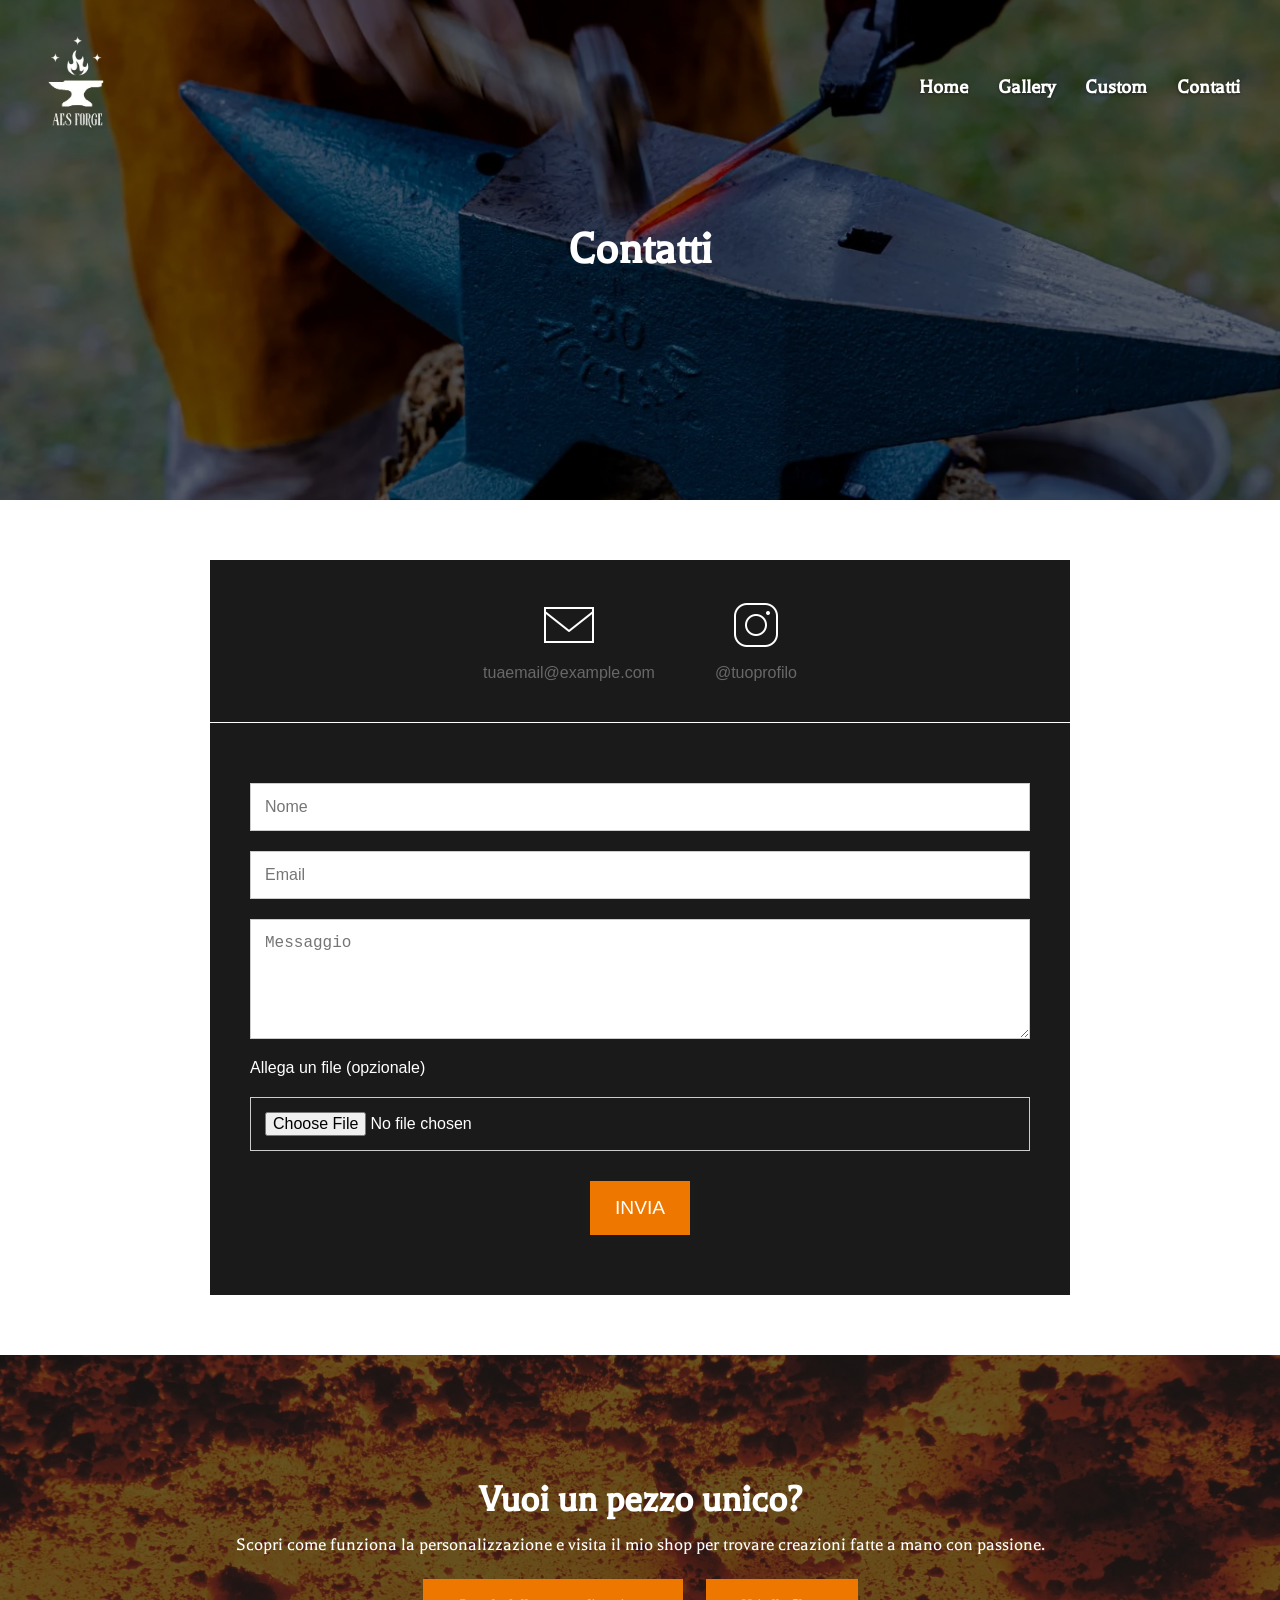
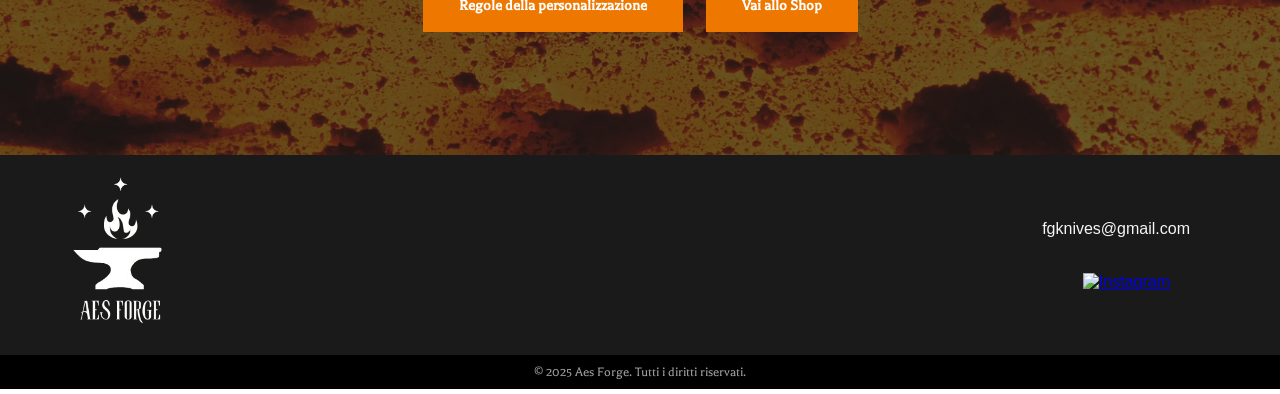
==== contatti.html @ 9f5e56b7 "Add files via upload" ====
<!DOCTYPE html>
<html lang="it">
<head>
  <meta charset="UTF-8" />
  <meta name="viewport" content="width=device-width, initial-scale=1.0" />
  <title>AES Forge</title>
  <link href="https://fonts.googleapis.com/css2?family=Balthazar&display=swap" rel="stylesheet">
 <link rel="stylesheet" href="css/contatti.css">






</head>
<body>
  <!-- Navbar -->
  <nav id="navbar" class="navbar">
   

    <a href="index.html" class="logo">
      <img src="img/AES_FORGE-removebg-preview.png" alt="Logo" />
    </a>

    
    <ul class="nav-links">
      <li><a href="index.html">Home</a></li>
      <li><a href="gallery.html">Gallery</a></li>
      <li><a href="custom.html">Custom</a></li>
      
      <li><a href="contatti.html">Contatti</a></li>

    </ul>
  </nav>
  

  <!-- Hero -->
  <section id="hero2">
    <div class="hero2-overlay"></div>
    <div class="hero2-content">
      <h1>Contatti</h1>
    </div>
  </section>
  

  <!-- Contenuto -->



 
  <section class="contact-section">
    <!-- Sezione contatti diretti -->
    <div class="contact-top">
      <div class="contact-item">
        <img src="img/icons8-nuovo-messaggio-100.png" alt="Email" class="icon-img">
        <p>tuaemail@example.com</p>
      </div>
      <div class="contact-item">
        <img src="img/ig100.png" alt="Instagram" class="icon-img">
        <p>@tuoprofilo</p>
      </div>
    </div>
  
 
    <!-- Form contatto -->
    <div class="contact-form">
      <form action="#" method="post" enctype="multipart/form-data">
        <input type="text" name="name" placeholder="Nome" required>
        <input type="email" name="email" placeholder="Email" required>
        <textarea name="message" rows="5" placeholder="Messaggio" required></textarea>
        <label for="file-upload" class="file-label">Allega un file (opzionale)</label>
        <input type="file" id="file-upload" name="file">
        <button type="submit">INVIA</button>
      </form>
    </div>
  </section>











  <section id="gallery-cta">
    <div class="cta-overlay"></div>
    <div class="cta-content">
      <h2>Vuoi un pezzo unico?</h2>
      <p>Scopri come funziona la personalizzazione e visita il mio shop per trovare creazioni fatte a mano con passione.</p>
      <a href="custom.html" class="cta-button">Regole della personalizzazione</a>
      <a href="contatti.html" class="cta-button secondary">Vai allo Shop</a>
    </div>
  </section>
  











<footer class="footer">
  <!-- Sezione superiore -->
  <div class="footer-top">
    <div class="footer-left">
      <a href="#"><img src="img/AES_FORGE-removebg-preview.png" alt="Logo"></a>
    </div>
    <div class="footer-right">
      <a href="mailto:info@tuosito.com" class="footer-mail">fgknives@gmail.com</a>
      <div class="social-buttons">
        <a href="#"><img src="img/ig50.png" alt="Instagram"></a>
      </div>
    </div>
  </div>

  <!-- Sezione inferiore -->
  
</footer>
<div class="footer-bottom">
    <p>© 2025 Aes Forge. Tutti i diritti riservati.</p>
  </div>

  
  

  <a href="#" id="back-to-top" title="Torna su">↑</a>
  <script>
    const backToTopButton = document.getElementById('back-to-top');
  
    window.addEventListener('scroll', () => {
      if (window.scrollY > 200) { // mostra il pulsante dopo 200px di scroll
        backToTopButton.style.display = 'block';
      } else {
        backToTopButton.style.display = 'none';
      }
    });
  
    backToTopButton.addEventListener('click', (e) => {
      e.preventDefault();
      window.scrollTo({
        top: 0,
        behavior: 'smooth' // scorrimento morbido
      });
    });
  </script>
  

</body>
</html>
---- css/contatti.css ----
/* Reset */
 * {
    margin: 0;
    padding: 0;
    box-sizing: border-box;
  }

  body {
    font-family: 'Balthazar', serif;
    color: white;
    
   
  }

  /* Navbar */
  .navbar {
    position: absolute; /* si sovrappone all’hero */
    margin-top: 20px;
    left: 0;
    width: 100%;
    display: flex;
    align-items: center;
    justify-content: space-between;
    padding: 15px 40px;
    background: transparent; /* trasparente sopra l’immagine */
    z-index: 10; /* sopra l’hero */
  }
/* Logo */
.navbar .logo img {
  height: 100px; /* regola l'altezza a piacere */
  width: auto;
}


/* Lista link */

.navbar .nav-links {
  list-style: none;
  display: flex;
  gap: 30px;
  margin-left: auto; /* spinge tutta la lista a destra */
  padding: 0;
}

.navbar .nav-links li a {
  text-decoration: none;
  color: #fff; /* bianchi per risaltare sopra l’hero */
  font-weight: 600;
  font-size: 21px;
  transition: color 0.3s ease;
  text-shadow: 0 1px 3px rgba(0,0,0,0.5); /* migliora leggibilità */
}

.navbar .nav-links li a:hover {
  color:#ee7700; /* effetto elegante hover */
}



  
  

  /* Hero2 */
  #hero2 {
    position: relative;
    height: 500px; /* aumenta l'altezza per essere sicura che sia visibile */
    background-image: url('/img/hero.webp'); /* assicurati che il percorso sia corretto */
    background-size: cover;
    background-position: center;
    display: flex;
    justify-content: center;
    align-items: center;
    text-align: center;
    color: white;
  }
  
  .hero2-overlay {
    position: absolute;
    top: 0;
    left: 0;
    width: 100%;
    height: 100%;
    background-color: rgba(0, 0, 0, 0.587); /* overlay scuro */
    z-index: 1;
  }
  
  .hero2-content {
    position: relative;
    z-index: 2;
  }
  
  .hero2-content h1 {
    font-size: 3rem;
    margin: 0;
    line-height: 1.2;
  }
  

  /* Contenuto dopo l'hero */


.contact-section {
    max-width: 900px;
    margin: 0 auto;
    padding: 60px 20px;
    font-family: sans-serif;
  }
  
  /* Contatti diretti in alto */
  .contact-top {
    display: flex;
    justify-content: center;
    gap: 60px;
    background-color: #1a1a1a;
    padding: 40px 20px;
 color: #ffffff;
 margin-bottom: 1px;
    
  
  }
  
  .contact-item {
    text-align: center;
  }
  
  .contact-item img.icon-img {
    width: 50px;
    height: 50px;
    margin-bottom: 10px;
  }
  
  .contact-item p {
    margin: 0;
    font-size: 1rem;
    color:#686868;
  }
  
  /* Linea divisoria */

  
  /* Form contatto */
  .contact-form form {
    display: flex;
    flex-direction: column;
    gap: 20px;
    background-color: #1a1a1a;
    color: white;
    padding: 60px 40px ;
  }
  
  .contact-form input[type="text"],
  .contact-form input[type="email"],
  .contact-form textarea,
  .contact-form input[type="file"] {
    padding: 14px;
    border: 1px solid #ccc;
    
    font-size: 1rem;
    width: 100%;
    transition: all 0.3s;
  }
  
  .contact-form input:focus,
  .contact-form textarea:focus {
    outline: none;
    border-color: #ee7700;
    box-shadow: 0 0 6px rgba(59,122,87,0.3);
  }
  
  .file-label {
    font-weight: 500;
    color: #ffffff;
  }
  
  .contact-form button {
    padding: 16px;
    background-color: #ee7700;
    color: #fff;
    font-size: 1.2rem;
    width: 100px;
    border: none;
    cursor: pointer;
    margin: 0 auto;
    transition: background-color 0.3s, transform 0.2s;
    margin-top: 10px;
  }
  
  .contact-form button:hover {
    background-color: #944c03;
    transform: translateY(-2px);
  }

  
  





  #gallery-cta {
    position: relative;
    height: 400px; /* regola l'altezza a piacere */
    background-image: url('/img/view-molten-metal-red-hot-075167956_prevstill.webp'); /* sostituisci con la tua foto */
    background-size: cover;
    background-position: center;
    display: flex;
    justify-content: center;
    align-items: center;
    text-align: center;
    color: white;
    overflow: hidden;
  }
  
  .cta-overlay {
    position: absolute;
    top: 0; left: 0;
    width: 100%; height: 100%;
    background-color: rgba(26, 25, 25, 0.633); /* overlay semitrasparente */
    z-index: 1;
  }
  
  .cta-content {
    position: relative;
    z-index: 2;
  }
  
  .cta-content h2 {
    font-size: 2.5rem;
    margin-bottom: 15px;
  }
  
  .cta-content p {
    font-size: 1.2rem;
    margin-bottom: 25px;
  }
  
  .cta-button {
    display: inline-block;
    padding: 18px 36px;
    margin: 0 10px;
    background-color: #ee7700;
    color: rgb(255, 255, 255);
    text-decoration: none;
    font-weight: bold;
    transition: opacity 0.3s;
  }
  
  .cta-button.secondary {
    background-color: #ee7700;
  }
  
  .cta-button:hover {
    background-color: #944c03;
    
  }
  
  

  


  /* footer */

  .footer {
    background-color: #1a1a1a;
    color: #f5f5f5;
    font-family: 'Arial', sans-serif;
    padding: 50px 60px;
    font-size: 16px;
    height: 200px;
  }
  
  .footer-top {
    display: flex;
    justify-content: space-between;
    align-items: center; /* centra verticalmente logo e contenuti */
    height: 100%; /* fa sì che occupi tutta l’altezza disponibile */
  }
  .footer-left img {
    height: 160px;
    width: auto;
    display: block;
    object-fit: contain;
   z-index: 30px;
  }
  
  .footer-right {
    display: flex;
    flex-direction: column;
    align-items: flex-end;
    gap: 15px;
    margin-right: 30px;
  }
  
  .footer-mail {
    color: #f5f5f5;
    text-decoration: none;
    font-weight: 500;
    font-size: 16px;
    transition: color 0.3s, transform 0.3s;
    margin-bottom: 20px;
  }
  
  .footer-mail:hover {
    color: #ee7700;
    transform: translateY(-2px);
  }
  
  .social-buttons {
    display: flex;
    gap: 20px;
    transform: translateX(-20px); 
  }
  
  .social-buttons a img {
    width: 45px;
    transition: transform 0.3s;
  }
  
  .social-buttons a:hover img {
    transform: scale(1.15);
  }
  
  .footer-bottom {
    
    text-align: center;
    font-size: 14px;
    color: #ffffff9e;
    padding: 10px;
    background-color: #000000;
    
   
   
  }
  
  







  #back-to-top {
    position: fixed;
    bottom: 30px;
    right: 30px;
    display: none; /* inizialmente nascosta */
    background-color: #1b1b1b;
    color: #f5f5f5;
    font-size: 24px;
    padding: 10px 15px;
    text-decoration: none;
    border: none;
    cursor: pointer;
    transition: background 0.3s, transform 0.3s;
    z-index: 1000;
  }
  
  #back-to-top:hover {
    background-color: #ee7700;
    transform: translateY(-2px);
    color: #ffffff;
    border-radius: 2px; /* piccolo dettaglio elegante */
  }
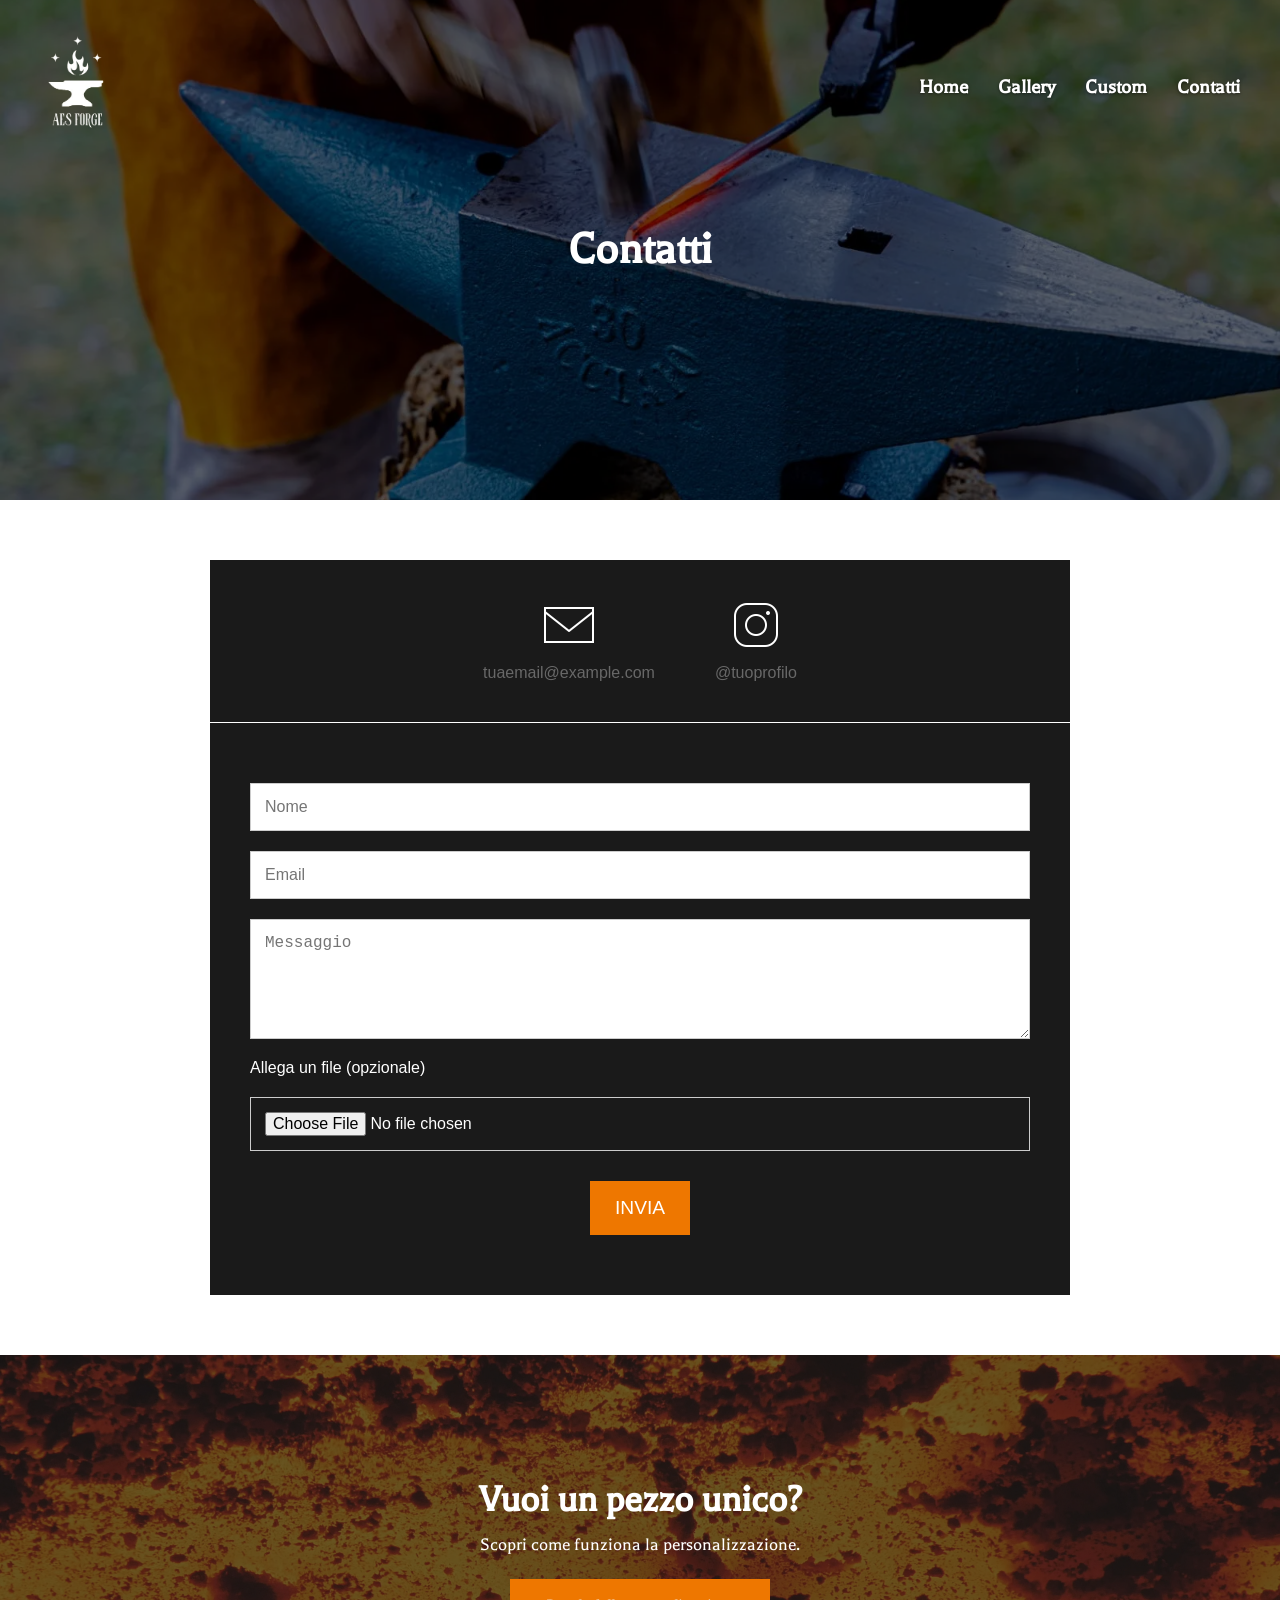
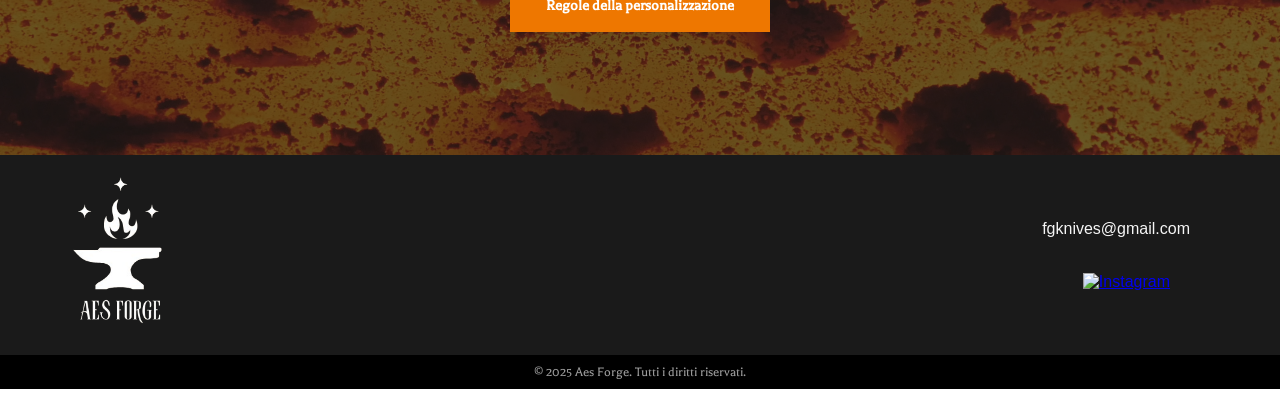
==== commit a2f42638: "Add files via upload" ====
--- a/contatti.html
+++ b/contatti.html
@@ -89,9 +89,9 @@
     <div class="cta-overlay"></div>
     <div class="cta-content">
       <h2>Vuoi un pezzo unico?</h2>
-      <p>Scopri come funziona la personalizzazione e visita il mio shop per trovare creazioni fatte a mano con passione.</p>
+      <p>Scopri come funziona la personalizzazione.</p>
       <a href="custom.html" class="cta-button">Regole della personalizzazione</a>
-      <a href="contatti.html" class="cta-button secondary">Vai allo Shop</a>
+     
     </div>
   </section>
   
--- a/css/contatti.css
+++ b/css/contatti.css
@@ -64,7 +64,7 @@
   #hero2 {
     position: relative;
     height: 500px; /* aumenta l'altezza per essere sicura che sia visibile */
-    background-image: url('/img/hero.webp'); /* assicurati che il percorso sia corretto */
+    background-image: url('../img/hero.webp'); /* assicurati che il percorso sia corretto */
     background-size: cover;
     background-position: center;
     display: flex;
@@ -200,7 +200,7 @@
   #gallery-cta {
     position: relative;
     height: 400px; /* regola l'altezza a piacere */
-    background-image: url('/img/view-molten-metal-red-hot-075167956_prevstill.webp'); /* sostituisci con la tua foto */
+    background-image: url('../img/view-molten-metal-red-hot-075167956_prevstill.webp'); /* sostituisci con la tua foto */
     background-size: cover;
     background-position: center;
     display: flex;
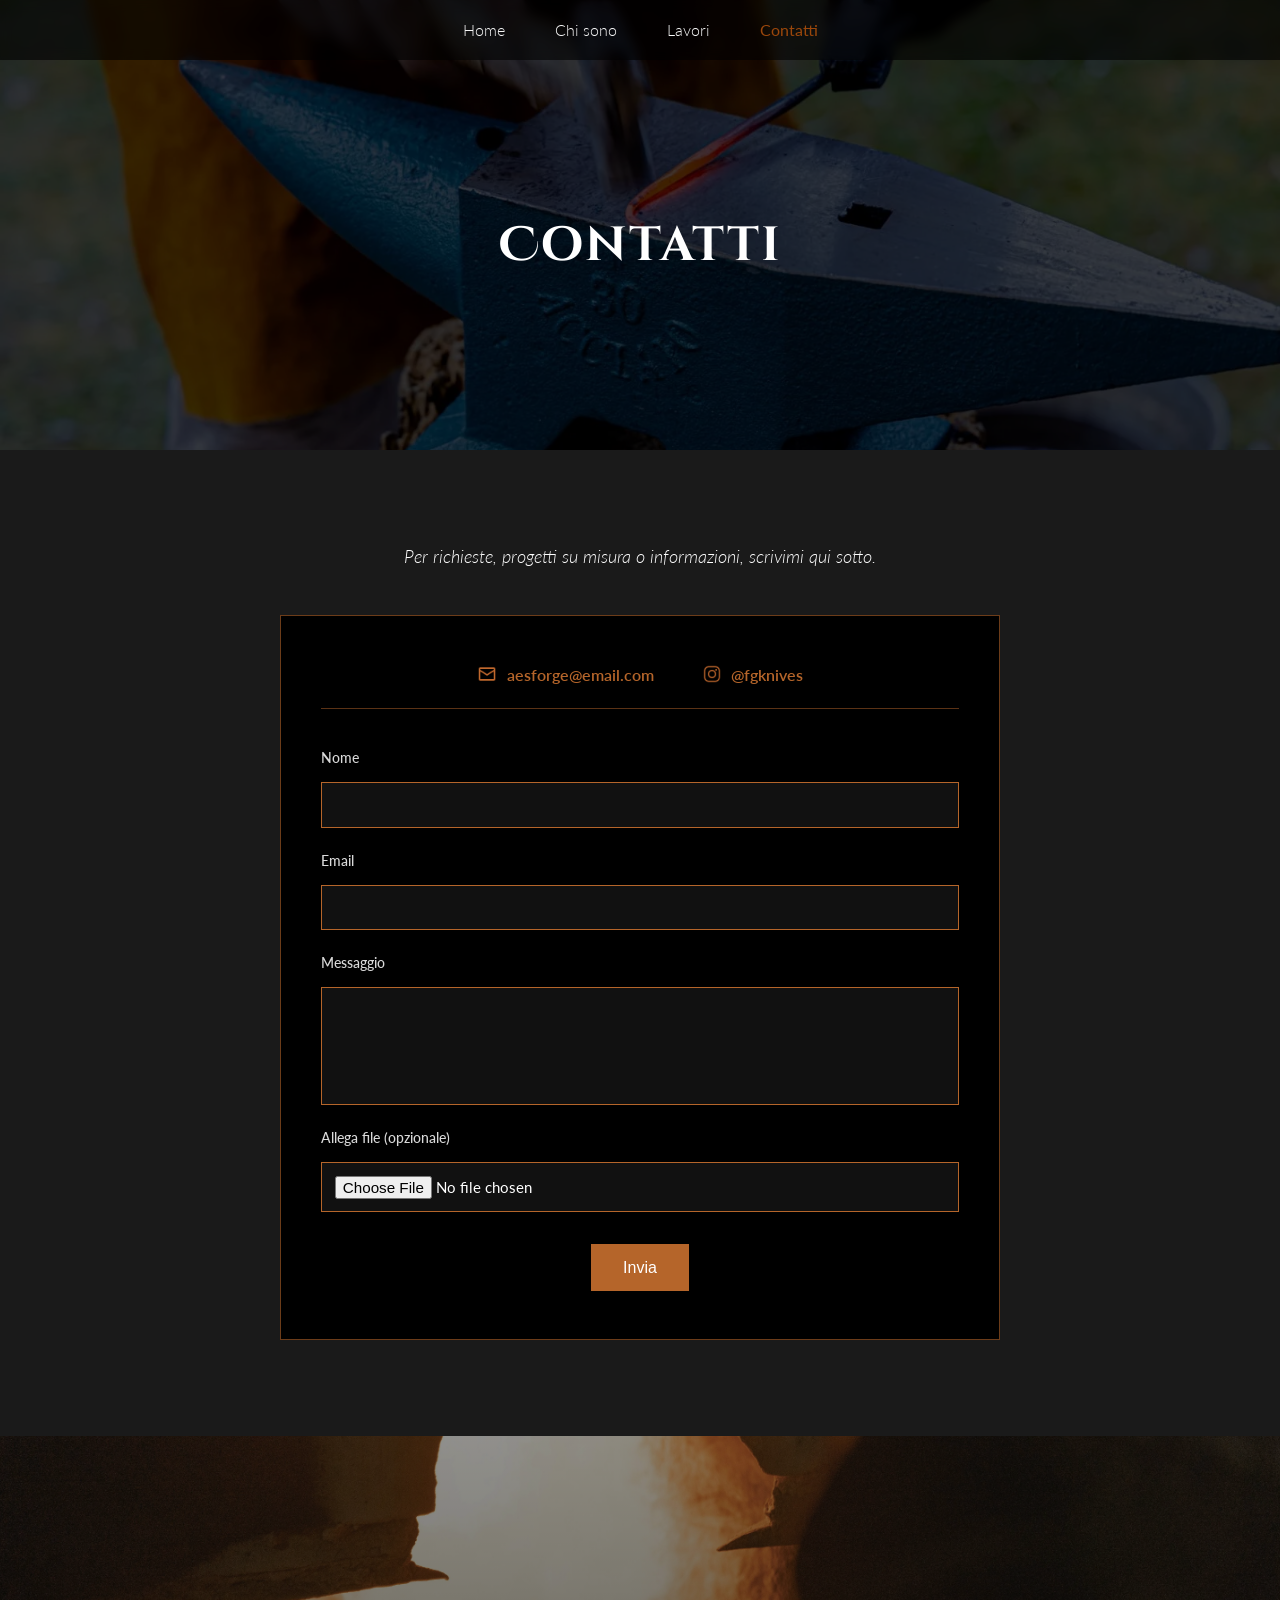
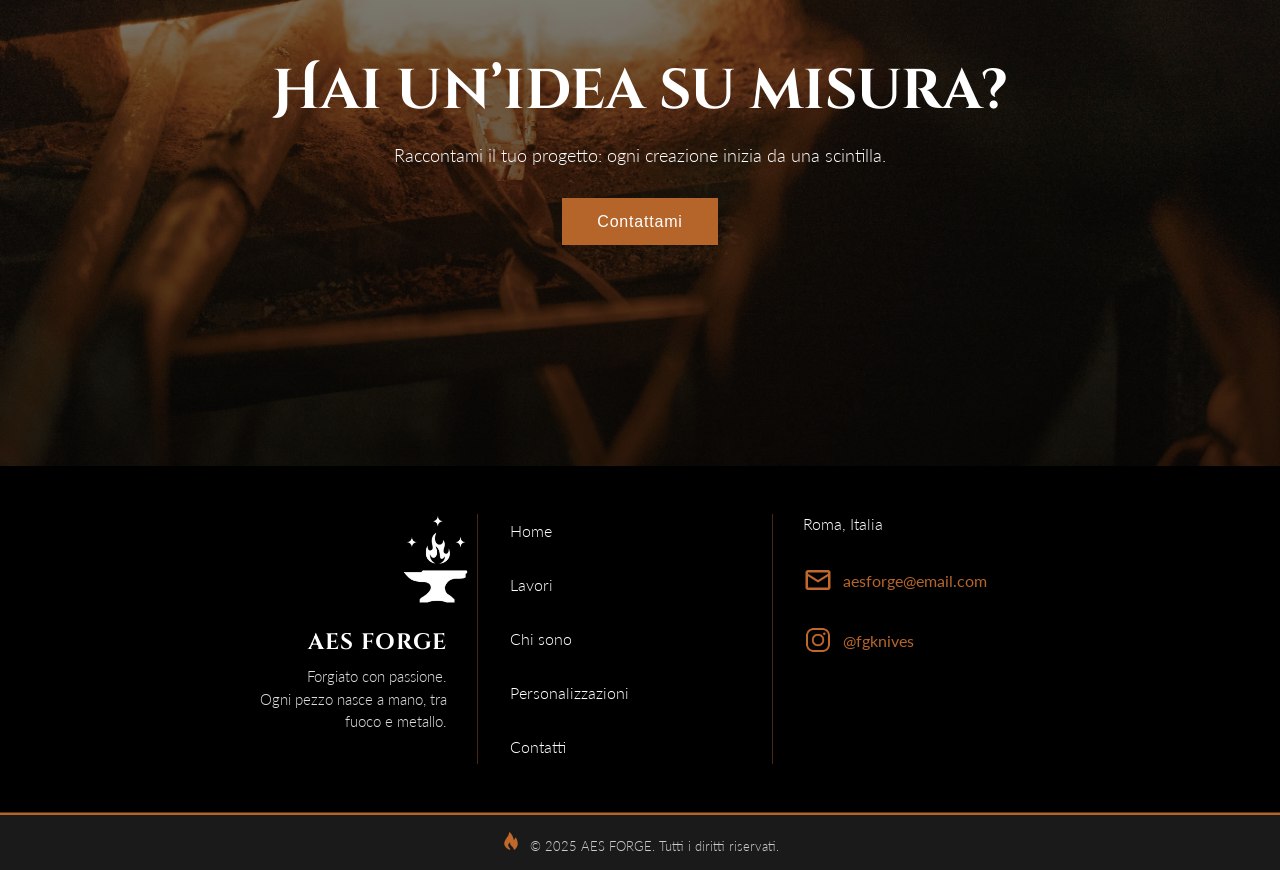
==== commit 24570fb2: "Add files via upload" ====
--- a/contatti.html
+++ b/contatti.html
@@ -1,156 +1,273 @@
 <!DOCTYPE html>
 <html lang="it">
 <head>
-  <meta charset="UTF-8" />
-  <meta name="viewport" content="width=device-width, initial-scale=1.0" />
+  <meta charset="UTF-8">
+  <meta name="viewport" content="width=device-width, initial-scale=1.0">
   <title>AES Forge</title>
-  <link href="https://fonts.googleapis.com/css2?family=Balthazar&display=swap" rel="stylesheet">
- <link rel="stylesheet" href="css/contatti.css">
-
-
-
-
-
-
+  <link rel="stylesheet" href="css/contatti.css">
+  <link rel="preconnect" href="https://fonts.googleapis.com">
+<link rel="preconnect" href="https://fonts.gstatic.com" crossorigin>
+<link href="https://fonts.googleapis.com/css2?family=Cinzel+Decorative:wght@400;700;900&family=Cinzel:wght@400..900&family=Lato:ital,wght@0,100;0,300;0,400;0,700;0,900;1,100;1,300;1,400;1,700;1,900&display=swap" rel="stylesheet">
 </head>
 <body>
-  <!-- Navbar -->
-  <nav id="navbar" class="navbar">
-   
-
-    <a href="index.html" class="logo">
-      <img src="img/AES_FORGE-removebg-preview.png" alt="Logo" />
-    </a>
-
-    
-    <ul class="nav-links">
-      <li><a href="index.html">Home</a></li>
-      <li><a href="gallery.html">Gallery</a></li>
-      <li><a href="custom.html">Custom</a></li>
-      
-      <li><a href="contatti.html">Contatti</a></li>
-
-    </ul>
-  </nav>
-  
-
-  <!-- Hero -->
-  <section id="hero2">
-    <div class="hero2-overlay"></div>
-    <div class="hero2-content">
+
+  <!-- NAVBAR -->
+  <header class="navbar">
+    <nav>
+      <ul>
+        <li><a href="index.html" >Home</a></li>
+        <li><a href="chisono.html" >Chi sono</a></li>
+        <li><a href="lavori.html">Lavori</a></li>
+        
+        <li><a href="contatti.html" class="active">Contatti</a></li>
+      </ul>
+    </nav>
+  </header>
+
+  <!-- HERO -->
+  <section class="hero">
+    <div class="overlay"></div>
+    <div class="hero-content">
       <h1>Contatti</h1>
+     
     </div>
   </section>
-  
-
-  <!-- Contenuto -->
-
-
-
- 
-  <section class="contact-section">
-    <!-- Sezione contatti diretti -->
-    <div class="contact-top">
-      <div class="contact-item">
-        <img src="img/icons8-nuovo-messaggio-100.png" alt="Email" class="icon-img">
-        <p>tuaemail@example.com</p>
+
+
+
+
+
+
+
+<section class="contact" id="contatti">
+  <div class="contact__intro">
+    <p>Per richieste, progetti su misura o informazioni, scrivimi qui sotto.</p>
+  </div>
+
+  <div class="contact__wrap">
+    <div class="contact__top">
+      <div class="contact__info">
+        <img src="img/icons8-nuovo-messaggio-48 (1).png" alt="Email icon" class="contact__icon">
+        <a href="mailto:aesforge@email.com">aesforge@email.com</a>
       </div>
-      <div class="contact-item">
-        <img src="img/ig100.png" alt="Instagram" class="icon-img">
-        <p>@tuoprofilo</p>
+      <div class="contact__info">
+        <img src="img/icons8-instagram-48 (1).png" alt="Instagram icon" class="contact__icon">
+        <a href="https://instagram.com/fgknives" target="_blank">@fgknives</a>
       </div>
     </div>
-  
- 
-    <!-- Form contatto -->
-    <div class="contact-form">
-      <form action="#" method="post" enctype="multipart/form-data">
-        <input type="text" name="name" placeholder="Nome" required>
-        <input type="email" name="email" placeholder="Email" required>
-        <textarea name="message" rows="5" placeholder="Messaggio" required></textarea>
-        <label for="file-upload" class="file-label">Allega un file (opzionale)</label>
-        <input type="file" id="file-upload" name="file">
-        <button type="submit">INVIA</button>
-      </form>
-    </div>
-  </section>
-
-
-
-
-
-
-
-
-
-
-
-  <section id="gallery-cta">
-    <div class="cta-overlay"></div>
-    <div class="cta-content">
-      <h2>Vuoi un pezzo unico?</h2>
-      <p>Scopri come funziona la personalizzazione.</p>
-      <a href="custom.html" class="cta-button">Regole della personalizzazione</a>
-     
-    </div>
-  </section>
-  
-
-
-
-
-
-
-
-
-
-
-
+
+    <form class="contact__form" action="#" method="post" enctype="multipart/form-data">
+      <label for="name">Nome</label>
+      <input type="text" id="name" name="name" required>
+
+      <label for="email">Email</label>
+      <input type="email" id="email" name="email" required>
+
+      <label for="message">Messaggio</label>
+      <textarea id="message" name="message" rows="5" required></textarea>
+
+      <label for="file">Allega file (opzionale)</label>
+      <input type="file" id="file" name="file">
+
+      <button type="submit" class="contact__btn">Invia</button>
+    </form>
+  </div>
+</section>
+
+
+
+
+
+
+
+
+
+
+
+<!-- CTA PERSONALIZZAZIONE -->
+<section class="cta-custom">
+  <div class="cta-custom__overlay"></div>
+  <div class="cta-custom__content reveal" style="--d:.2s">
+    <h2 class="cta-custom__title">Hai un’idea su misura?</h2>
+    <p class="cta-custom__subtitle">
+      Raccontami il tuo progetto: ogni creazione inizia da una scintilla.
+    </p>
+    <a href="contatti.html" class="cta-custom__btn">Contattami</a>
+  </div>
+</section>
+
+
+<!-- FOOTER -->
 <footer class="footer">
-  <!-- Sezione superiore -->
-  <div class="footer-top">
-    <div class="footer-left">
-      <a href="#"><img src="img/AES_FORGE-removebg-preview.png" alt="Logo"></a>
-    </div>
-    <div class="footer-right">
-      <a href="mailto:info@tuosito.com" class="footer-mail">fgknives@gmail.com</a>
-      <div class="social-buttons">
-        <a href="#"><img src="img/ig50.png" alt="Instagram"></a>
-      </div>
-    </div>
-  </div>
-
-  <!-- Sezione inferiore -->
-  
+  <div class="footer__top">
+    <div class="footer__brand">
+      <img src="img/Rectangle 13.png" alt="" aria-hidden="true" class="footer__icon">
+      <h3 class="footer__title">AES FORGE</h3>
+      <p class="footer__desc">
+        Forgiato con passione.<br>
+        Ogni pezzo nasce a mano, tra<br>
+        fuoco e metallo.
+      </p>
+    </div>
+
+    <div class="footer__links">
+      <ul>
+        <li><a href="index.html">Home</a></li>
+        <li><a href="lavori.html">Lavori</a></li>
+        <li><a href="chisono.html">Chi sono</a></li>
+        <li><a href="pers.html">Personalizzazioni</a></li>
+        <li><a href="contatti.html">Contatti</a></li>
+      </ul>
+    </div>
+
+    <div class="footer__contact">
+      <p class="footer__location">Roma, Italia</p>
+      <p class="footer__mail">
+       <img src="img/icons8-nuovo-messaggio-48 (1).png" class="email" alt=""> 
+        <a href="mailto:aesforge@email.com">aesforge@email.com</a>
+      </p>
+      <p class="footer__social">
+        <img src="img/icons8-instagram-48 (1).png" class="instagram" alt=""> 
+        <a href="https://instagram.com/fgknives" target="_blank">@fgknives</a>
+      </p>
+    </div>
+  </div>
+
+  <div class="footer__bottom">
+    <p>
+     <img src="img/icons8-elemento-fuoco-60.png" alt="" class="fiamma">
+      © 2025 AES FORGE. Tutti i diritti riservati.
+    </p>
+  </div>
 </footer>
-<div class="footer-bottom">
-    <p>© 2025 Aes Forge. Tutti i diritti riservati.</p>
-  </div>
-
-  
-  
-
-  <a href="#" id="back-to-top" title="Torna su">↑</a>
-  <script>
-    const backToTopButton = document.getElementById('back-to-top');
-  
-    window.addEventListener('scroll', () => {
-      if (window.scrollY > 200) { // mostra il pulsante dopo 200px di scroll
-        backToTopButton.style.display = 'block';
+
+  
+
+
+
+<script>
+  // osserva tutte le card (o qualunque .reveal)
+  const reveals = document.querySelectorAll('.reveal');
+
+  const observer = new IntersectionObserver((entries) => {
+    entries.forEach((entry) => {
+      if (entry.isIntersecting) {
+        // entra in viewport: avvia animazione
+        entry.target.classList.add('in-view');
       } else {
-        backToTopButton.style.display = 'none';
+        // esce dal viewport: resetta così potrà ri-animarsi al prossimo ingresso
+        entry.target.classList.remove('in-view');
       }
     });
-  
-    backToTopButton.addEventListener('click', (e) => {
-      e.preventDefault();
-      window.scrollTo({
-        top: 0,
-        behavior: 'smooth' // scorrimento morbido
-      });
-    });
-  </script>
-  
-
+  }, {
+    threshold: 0.2,            // parte quando ~20% è visibile
+    rootMargin: '0px 0px -8% 0px' // leggera tolleranza sotto
+  });
+
+  reveals.forEach(el => observer.observe(el));
+
+
+
+
+    const els = document.querySelectorAll('.fade-in-left, .fade-in-right, .fade-in-bottom');
+
+  const io = new IntersectionObserver((entries) => {
+    entries.forEach((entry) => {
+      if (entry.isIntersecting) {
+        entry.target.classList.add('in-view');    // entra: avvia animazione
+      } else {
+        entry.target.classList.remove('in-view'); // esce: reset per ri-animarsi
+      }
+    });
+  }, { threshold: 0.2 });
+
+  els.forEach(el => io.observe(el));
+  
+  
+  
+  
+  
+  (() => {
+  const els = document.querySelectorAll('.reveal'); // o i selettori della sezione
+  const observer = new IntersectionObserver((entries) => {
+    entries.forEach(e => {
+      e.target.classList.toggle('in-view', e.isIntersecting);
+    });
+  }, { threshold: 0.2 });
+
+  els.forEach(el => observer.observe(el));
+})();
+
+
+
+
+
+
+
+
+
+
+// --- FAQ Toggle ---
+document.querySelectorAll('.faq__question').forEach(btn => {
+  btn.addEventListener('click', () => {
+    const item = btn.parentElement;
+    const icon = btn.querySelector('.faq__icon');
+    const isActive = item.classList.contains('active');
+
+    // Chiudi tutte le FAQ aperte
+    document.querySelectorAll('.faq__item').forEach(f => {
+      f.classList.remove('active');
+      const iconImg = f.querySelector('.faq__icon');
+      iconImg.src = 'img/icons8-più-100.png';
+      iconImg.alt = 'Apri risposta';
+    });
+
+    // Se non era attiva, aprila
+    if (!isActive) {
+      item.classList.add('active');
+      icon.src = 'img/icons8-meno-100.png';
+      icon.alt = 'Chiudi risposta';
+    }
+  });
+});
+
+
+
+
+// --- FILTRO GALLERY con riordino ---
+const filterButtons = document.querySelectorAll('.filter-btn');
+const galleryGrid = document.querySelector('.gallery__grid');
+const allItems = Array.from(galleryGrid.children);
+
+filterButtons.forEach(btn => {
+  btn.addEventListener('click', () => {
+    const filter = btn.dataset.filter;
+
+    // aggiorna pulsante attivo
+    filterButtons.forEach(b => b.classList.remove('active'));
+    btn.classList.add('active');
+
+    // svuota la griglia temporaneamente
+    galleryGrid.innerHTML = '';
+
+    // seleziona e riordina
+    let itemsToShow;
+    if (filter === 'all') {
+      itemsToShow = allItems;
+    } else {
+      itemsToShow = allItems.filter(item => item.classList.contains(filter));
+    }
+
+    // aggiungi prima gli elementi filtrati
+    itemsToShow.forEach(item => galleryGrid.appendChild(item));
+
+    // se è “tutti”, rimetti tutto in ordine originale
+    if (filter === 'all') {
+      allItems.forEach(item => galleryGrid.appendChild(item));
+    }
+  });
+});
+
+</script>
 </body>
 </html>
--- a/css/contatti.css
+++ b/css/contatti.css
@@ -1,366 +1,463 @@
- /* Reset */
- * {
-    margin: 0;
-    padding: 0;
-    box-sizing: border-box;
-  }
-
-  body {
-    font-family: 'Balthazar', serif;
-    color: white;
-    
-   
-  }
-
-  /* Navbar */
-  .navbar {
-    position: absolute; /* si sovrappone all’hero */
-    margin-top: 20px;
-    left: 0;
-    width: 100%;
-    display: flex;
-    align-items: center;
-    justify-content: space-between;
-    padding: 15px 40px;
-    background: transparent; /* trasparente sopra l’immagine */
-    z-index: 10; /* sopra l’hero */
-  }
-/* Logo */
-.navbar .logo img {
-  height: 100px; /* regola l'altezza a piacere */
-  width: auto;
-}
-
-
-/* Lista link */
-
-.navbar .nav-links {
+/* Reset base */
+* {
+  margin: 0;
+  padding: 0;
+  box-sizing: border-box;
+}
+
+body {
+  font-family: "Poppins", sans-serif;
+  color: white;
+  background-color: #1E1E1E;
+}
+
+/* Navbar */
+.navbar {
+  position: fixed;
+  top: 0;
+  width: 100%;
+  background: rgba(0, 0, 0, 0.588);
+  backdrop-filter: blur(6px);
+  padding: 15px 0;
+  z-index: 10;
+}
+
+.navbar ul {
   list-style: none;
   display: flex;
-  gap: 30px;
-  margin-left: auto; /* spinge tutta la lista a destra */
+  justify-content: center;
+  gap: 50px;
+ padding: 5px;
+}
+
+.navbar a {
+  color: #F6F6F6;
+  text-decoration: none;
+  font-weight: 300;
+  transition: color 0.3s;
+  font-family: "Lato";
+ 
+}
+
+.navbar a:hover{
+  color: #C1682D;
+}
+
+.navbar .active{
+  color: #9b470b;
+      font-weight: 400;
+
+}
+/* Hero section */
+.hero {
+  height: 50vh;
+  background: url("../img/hero.webp") center/cover no-repeat;
+  display: flex;
+  align-items: center;
+  justify-content: center;
+  position: relative;
+  text-align: center;
+}
+
+.hero .overlay {
+  position: absolute;
+  inset: 0;
+  background: rgba(0, 0, 0, 0.752);
+}
+
+.hero-content {
+  position: relative;
+  z-index: 1;
+}
+
+
+.hero h1 {
+  font-size: 3rem;
+  letter-spacing: 2px;
+  margin-bottom: 10px;
+    font-family: "Cinzel Decorative";
+  margin-top: 50px;
+
+}
+
+.hero p {
+  font-size: 1.2rem;
+  margin-bottom: 25px;
+  font-weight: 300;
+  font-family: "Lato";
+  color: #D9D9D9;
+}
+
+.btn {
+  display: inline-block;
+  padding: 12px 25px;
+  background: #C1682D;
+  color: white;
+  font-weight: 400;
+  text-decoration: none;
+ font-family: "Lato";
+  transition: background 0.3s;
+}
+
+.btn:hover {
+  background: #9b470b;
+}
+
+
+
+
+
+
+
+:root{
+  --bg-dark: #1e1e1e;
+  --muted: #d7d7d7;
+  --accent: #C1682D; /* rame/caramello come nel mockup */
+}
+
+
+
+
+
+/* ======= CONTATTI ======= */
+.contact {
+  background-color: #1a1a1a;
+  color: white;
+  padding: 6rem 8%;
+  font-family: "Lato", sans-serif;
+}
+
+.contact__intro {
+  text-align: center;
+  font-style: italic;
+  font-weight: 300;
+  color: white;
+  margin-bottom: 3rem;
+  font-size: 1.1rem;
+}
+
+.contact__wrap {
+  max-width: 720px;
+  margin: 0 auto;
+  background-color: #000;
+  border: 1px solid rgba(181, 101, 42, 0.6);
+  padding: 3rem 2.5rem;
+}
+
+.contact__top {
+  display: flex;
+  justify-content: center;
+  align-items: center;
+  gap: 3rem;
+  border-bottom: 1px solid rgba(181, 101, 42, 0.5);
+  padding-bottom: 1.5rem;
+  margin-bottom: 2rem;
+}
+
+.contact__info {
+  display: flex;
+  align-items: center;
+  gap: 0.6rem;
+  
+}
+
+.contact__icon {
+  width: 20px;
+  height: 20px;
+}
+
+.contact__info a {
+  color: #b5652a;
+  text-decoration: none;
+  font-weight: 600;
+}
+
+.contact__info a:hover {
+  text-decoration: underline;
+}
+
+/* ===== FORM ===== */
+.contact__form {
+  display: flex;
+  flex-direction: column;
+  gap: 1rem;
+}
+
+.contact__form label {
+  font-size: 0.9rem;
+  font-weight: 500;
+  color: #d9d9d9;
+  margin-top: 0.5rem;
+}
+
+.contact__form input,
+.contact__form textarea {
+  background-color: #111;
+  color: #fff;
+  border: 1px solid #b5652a;
+  padding: 0.8rem;
+  font-family: "Lato", sans-serif;
+  font-size: 0.95rem;
+  outline: none;
+  resize: none;
+  border-radius: 0; /* nessun arrotondamento */
+  transition: border-color 0.2s ease, background-color 0.2s ease;
+}
+
+.contact__form input:focus,
+.contact__form textarea:focus {
+  border-color: #d57b3b;
+  background-color: #151515;
+}
+
+/* bottone */
+.contact__btn {
+  background-color: #b5652a;
+  color: white;
+  border: none;
+  font-weight: 400;
+  font-size: 1rem;
+  padding: 0.9rem 2rem;
+  margin-top: 1rem;
+  cursor: pointer;
+  border-radius: 0; /* squadrato */
+  align-self: center;
+  transition: background-color 0.2s ease, transform 0.2s ease;
+}
+
+.contact__btn:hover {
+   background: #9b470b;
+}
+
+
+
+
+
+
+
+
+
+/* CTA PERSONALIZZAZIONE */
+.cta-custom {
+  position: relative;
+  min-height: 70vh;
+  display: flex;
+  align-items: center;
+  justify-content: center;
+  text-align: center;
+  overflow: hidden;
+  color: #fff;
+  background: #000;
+}
+
+.cta-custom__overlay {
+  position: absolute;
+  inset: 0;
+  background: linear-gradient(
+      rgba(0, 0, 0, 0.4),
+      rgba(0, 0, 0, 0.7)
+    ),
+    url('../img/pexels-tima-miroshnichenko-5846085.webp') center/cover no-repeat;
+  z-index: 0;
+  transform: scale(1.1);
+  animation: kenburns 14s ease-out forwards;
+}
+
+@keyframes kenburns {
+  0% { transform: scale(1.15); }
+  100% { transform: scale(1.05); }
+}
+
+.cta-custom__content {
+  position: relative;
+  z-index: 1;
+  padding: 0 1.5rem;
+  max-width: 900px;
+}
+
+.cta-custom__title {
+  font-family: "Cinzel Decorative", serif;
+  
+  font-size: clamp(2rem, 5vw, 3.5rem);
+  margin-bottom: 1rem;
+}
+
+.cta-custom__subtitle {
+  font-family: "Lato", sans-serif;
+  font-weight: 300;
+  font-size: 1.1rem;
+  margin-bottom: 2rem;
+}
+
+.cta-custom__btn {
+  display: inline-block;
+  background-color: #b5652a;
+  color: #fff;
+  text-decoration: none;
+  font-weight: 400;
+  letter-spacing: 0.05em;
+  padding: 0.9rem 2.2rem;
+  position: relative;
+  overflow: hidden;
+  transition: transform 0.2s ease, box-shadow 0.2s ease;
+}
+
+.cta-custom__btn:hover {
+  background: #9b470b;
+}
+
+/* effetto scintilla */
+.cta-custom__btn::after {
+  content: "";
+  position: absolute;
+  top: 0;
+  left: -150%;
+  width: 60%;
+  height: 100%;
+  background: linear-gradient(110deg, transparent 0%, rgba(255,255,255,0.3) 45%, rgba(255,255,255,0.6) 50%, rgba(255,255,255,0.3) 55%, transparent 100%);
+  transform: skewX(-20deg);
+  animation: shimmer 3.5s ease-in-out infinite;
+}
+
+
+
+
+/* ========== FOOTER ========== */
+.footer {
+  background-color: #000;
+  color: #fff;
+  font-family: "Lato", sans-serif;
+}
+
+.footer__top {
+  display: flex;
+  justify-content: space-between;
+  align-items: flex-start;
+  flex-wrap: wrap;
+  padding: 3rem 8%;
+  border-bottom: 1px solid rgba(181, 101, 42, 0.5);
+}
+
+.footer__brand {
+  flex: 1 1 280px;
+  
+ 
+}
+
+.footer__icon {
+  width: 80px;
+  height: auto;
+  margin-bottom: 1rem;
+  
+  transform: translateX(295px);
+}
+
+.footer__title {
+  font-family: "Cinzel", serif;
+  font-size: 1.4rem;
+  letter-spacing: 1px;
+  margin-bottom: 0.5rem;
+  text-align: end;
+  margin-right: 30px;
+}
+
+.footer__desc {
+  color: #ddd;
+  font-size: 0.95rem;
+  line-height: 1.5;
+  text-align: end;
+  margin-right: 30px;
+    font-weight: 300;
+
+}
+
+.footer__links {
+  flex: 1 1 200px;
+  
+  border-left: 1px solid rgba(181, 101, 42, 0.4);
+  border-right: 1px solid rgba(181, 101, 42, 0.4);
+  padding: 0 2rem;
+  font-weight: 300;
+
+  height: 250px;
+}
+
+.footer__links ul {
+  list-style: none;
   padding: 0;
-}
-
-.navbar .nav-links li a {
-  text-decoration: none;
-  color: #fff; /* bianchi per risaltare sopra l’hero */
-  font-weight: 600;
-  font-size: 21px;
-  transition: color 0.3s ease;
-  text-shadow: 0 1px 3px rgba(0,0,0,0.5); /* migliora leggibilità */
-}
-
-.navbar .nav-links li a:hover {
-  color:#ee7700; /* effetto elegante hover */
-}
-
-
-
-  
-  
-
-  /* Hero2 */
-  #hero2 {
-    position: relative;
-    height: 500px; /* aumenta l'altezza per essere sicura che sia visibile */
-    background-image: url('../img/hero.webp'); /* assicurati che il percorso sia corretto */
-    background-size: cover;
-    background-position: center;
-    display: flex;
-    justify-content: center;
-    align-items: center;
-    text-align: center;
-    color: white;
-  }
-  
-  .hero2-overlay {
-    position: absolute;
-    top: 0;
-    left: 0;
-    width: 100%;
-    height: 100%;
-    background-color: rgba(0, 0, 0, 0.587); /* overlay scuro */
-    z-index: 1;
-  }
-  
-  .hero2-content {
-    position: relative;
-    z-index: 2;
-  }
-  
-  .hero2-content h1 {
-    font-size: 3rem;
-    margin: 0;
-    line-height: 1.2;
-  }
-  
-
-  /* Contenuto dopo l'hero */
-
-
-.contact-section {
-    max-width: 900px;
-    margin: 0 auto;
-    padding: 60px 20px;
-    font-family: sans-serif;
-  }
-  
-  /* Contatti diretti in alto */
-  .contact-top {
-    display: flex;
-    justify-content: center;
-    gap: 60px;
-    background-color: #1a1a1a;
-    padding: 40px 20px;
- color: #ffffff;
- margin-bottom: 1px;
-    
-  
-  }
-  
-  .contact-item {
-    text-align: center;
-  }
-  
-  .contact-item img.icon-img {
-    width: 50px;
-    height: 50px;
-    margin-bottom: 10px;
-  }
-  
-  .contact-item p {
-    margin: 0;
-    font-size: 1rem;
-    color:#686868;
-  }
-  
-  /* Linea divisoria */
-
-  
-  /* Form contatto */
-  .contact-form form {
-    display: flex;
-    flex-direction: column;
-    gap: 20px;
-    background-color: #1a1a1a;
-    color: white;
-    padding: 60px 40px ;
-  }
-  
-  .contact-form input[type="text"],
-  .contact-form input[type="email"],
-  .contact-form textarea,
-  .contact-form input[type="file"] {
-    padding: 14px;
-    border: 1px solid #ccc;
-    
-    font-size: 1rem;
-    width: 100%;
-    transition: all 0.3s;
-  }
-  
-  .contact-form input:focus,
-  .contact-form textarea:focus {
-    outline: none;
-    border-color: #ee7700;
-    box-shadow: 0 0 6px rgba(59,122,87,0.3);
-  }
-  
-  .file-label {
-    font-weight: 500;
-    color: #ffffff;
-  }
-  
-  .contact-form button {
-    padding: 16px;
-    background-color: #ee7700;
-    color: #fff;
-    font-size: 1.2rem;
-    width: 100px;
-    border: none;
-    cursor: pointer;
-    margin: 0 auto;
-    transition: background-color 0.3s, transform 0.2s;
-    margin-top: 10px;
-  }
-  
-  .contact-form button:hover {
-    background-color: #944c03;
-    transform: translateY(-2px);
-  }
-
-  
-  
-
-
-
-
-
-  #gallery-cta {
-    position: relative;
-    height: 400px; /* regola l'altezza a piacere */
-    background-image: url('../img/view-molten-metal-red-hot-075167956_prevstill.webp'); /* sostituisci con la tua foto */
-    background-size: cover;
-    background-position: center;
-    display: flex;
-    justify-content: center;
-    align-items: center;
-    text-align: center;
-    color: white;
-    overflow: hidden;
-  }
-  
-  .cta-overlay {
-    position: absolute;
-    top: 0; left: 0;
-    width: 100%; height: 100%;
-    background-color: rgba(26, 25, 25, 0.633); /* overlay semitrasparente */
-    z-index: 1;
-  }
-  
-  .cta-content {
-    position: relative;
-    z-index: 2;
-  }
-  
-  .cta-content h2 {
-    font-size: 2.5rem;
-    margin-bottom: 15px;
-  }
-  
-  .cta-content p {
-    font-size: 1.2rem;
-    margin-bottom: 25px;
-  }
-  
-  .cta-button {
-    display: inline-block;
-    padding: 18px 36px;
-    margin: 0 10px;
-    background-color: #ee7700;
-    color: rgb(255, 255, 255);
-    text-decoration: none;
-    font-weight: bold;
-    transition: opacity 0.3s;
-  }
-  
-  .cta-button.secondary {
-    background-color: #ee7700;
-  }
-  
-  .cta-button:hover {
-    background-color: #944c03;
-    
-  }
-  
-  
-
-  
-
-
-  /* footer */
-
-  .footer {
-    background-color: #1a1a1a;
-    color: #f5f5f5;
-    font-family: 'Arial', sans-serif;
-    padding: 50px 60px;
-    font-size: 16px;
-    height: 200px;
-  }
-  
-  .footer-top {
-    display: flex;
-    justify-content: space-between;
-    align-items: center; /* centra verticalmente logo e contenuti */
-    height: 100%; /* fa sì che occupi tutta l’altezza disponibile */
-  }
-  .footer-left img {
-    height: 160px;
-    width: auto;
-    display: block;
-    object-fit: contain;
-   z-index: 30px;
-  }
-  
-  .footer-right {
-    display: flex;
-    flex-direction: column;
-    align-items: flex-end;
-    gap: 15px;
-    margin-right: 30px;
-  }
-  
-  .footer-mail {
-    color: #f5f5f5;
-    text-decoration: none;
-    font-weight: 500;
-    font-size: 16px;
-    transition: color 0.3s, transform 0.3s;
-    margin-bottom: 20px;
-  }
-  
-  .footer-mail:hover {
-    color: #ee7700;
-    transform: translateY(-2px);
-  }
-  
-  .social-buttons {
-    display: flex;
-    gap: 20px;
-    transform: translateX(-20px); 
-  }
-  
-  .social-buttons a img {
-    width: 45px;
-    transition: transform 0.3s;
-  }
-  
-  .social-buttons a:hover img {
-    transform: scale(1.15);
-  }
-  
-  .footer-bottom {
-    
-    text-align: center;
-    font-size: 14px;
-    color: #ffffff9e;
-    padding: 10px;
-    background-color: #000000;
-    
-   
-   
-  }
-  
-  
-
-
-
-
-
-
-
-  #back-to-top {
-    position: fixed;
-    bottom: 30px;
-    right: 30px;
-    display: none; /* inizialmente nascosta */
-    background-color: #1b1b1b;
-    color: #f5f5f5;
-    font-size: 24px;
-    padding: 10px 15px;
-    text-decoration: none;
-    border: none;
-    cursor: pointer;
-    transition: background 0.3s, transform 0.3s;
-    z-index: 1000;
-  }
-  
-  #back-to-top:hover {
-    background-color: #ee7700;
-    transform: translateY(-2px);
-    color: #ffffff;
-    border-radius: 2px; /* piccolo dettaglio elegante */
-  }
-  +  margin: 0;
+  
+}
+
+.footer__links a {
+  display: block;
+  color: #fff;
+  text-decoration: none;
+  margin: 0.4rem 0;
+  transition: color 0.2s ease;
+  margin-bottom: 35px;
+}
+
+.footer__links a:hover {
+  color: #b5652a;
+    font-weight: 400;
+
+}
+
+.footer__contact {
+  flex: 1 1 280px;
+  margin-left: 30px;
+}
+
+.footer__location {
+  font-weight: 500;
+  margin-bottom: 2rem;
+    font-weight: 300;
+
+}
+
+.footer__mail,
+.footer__social {
+  display: flex;
+  align-items: center;
+  margin-bottom: 30px;
+  color: #b5652a;
+
+}
+
+.footer__mail a,
+.footer__social a {
+  color: #b5652a;
+  text-decoration: none;
+}
+
+.footer__mail a:hover,
+.footer__social a:hover {
+  text-decoration: underline;
+}
+
+.email, .instagram{
+  width: 30px;
+  margin-right: 10px;
+}
+.fiamma{
+  width: 20px;
+  margin-right: 5px;
+}
+.footer__bottom {
+  background-color: #1a1a1a;
+  text-align: center;
+  font-size: 0.8rem;
+  font-weight: 300;
+  padding: 1rem;
+  color: #ccc;
+  border-top: 2px solid #b5652a;
+}
+
+.footer__icon--flame {
+  width: 18px;
+  height: 18px;
+  vertical-align: middle;
+  fill: #b5652a;
+  margin-right: 6px;
+}
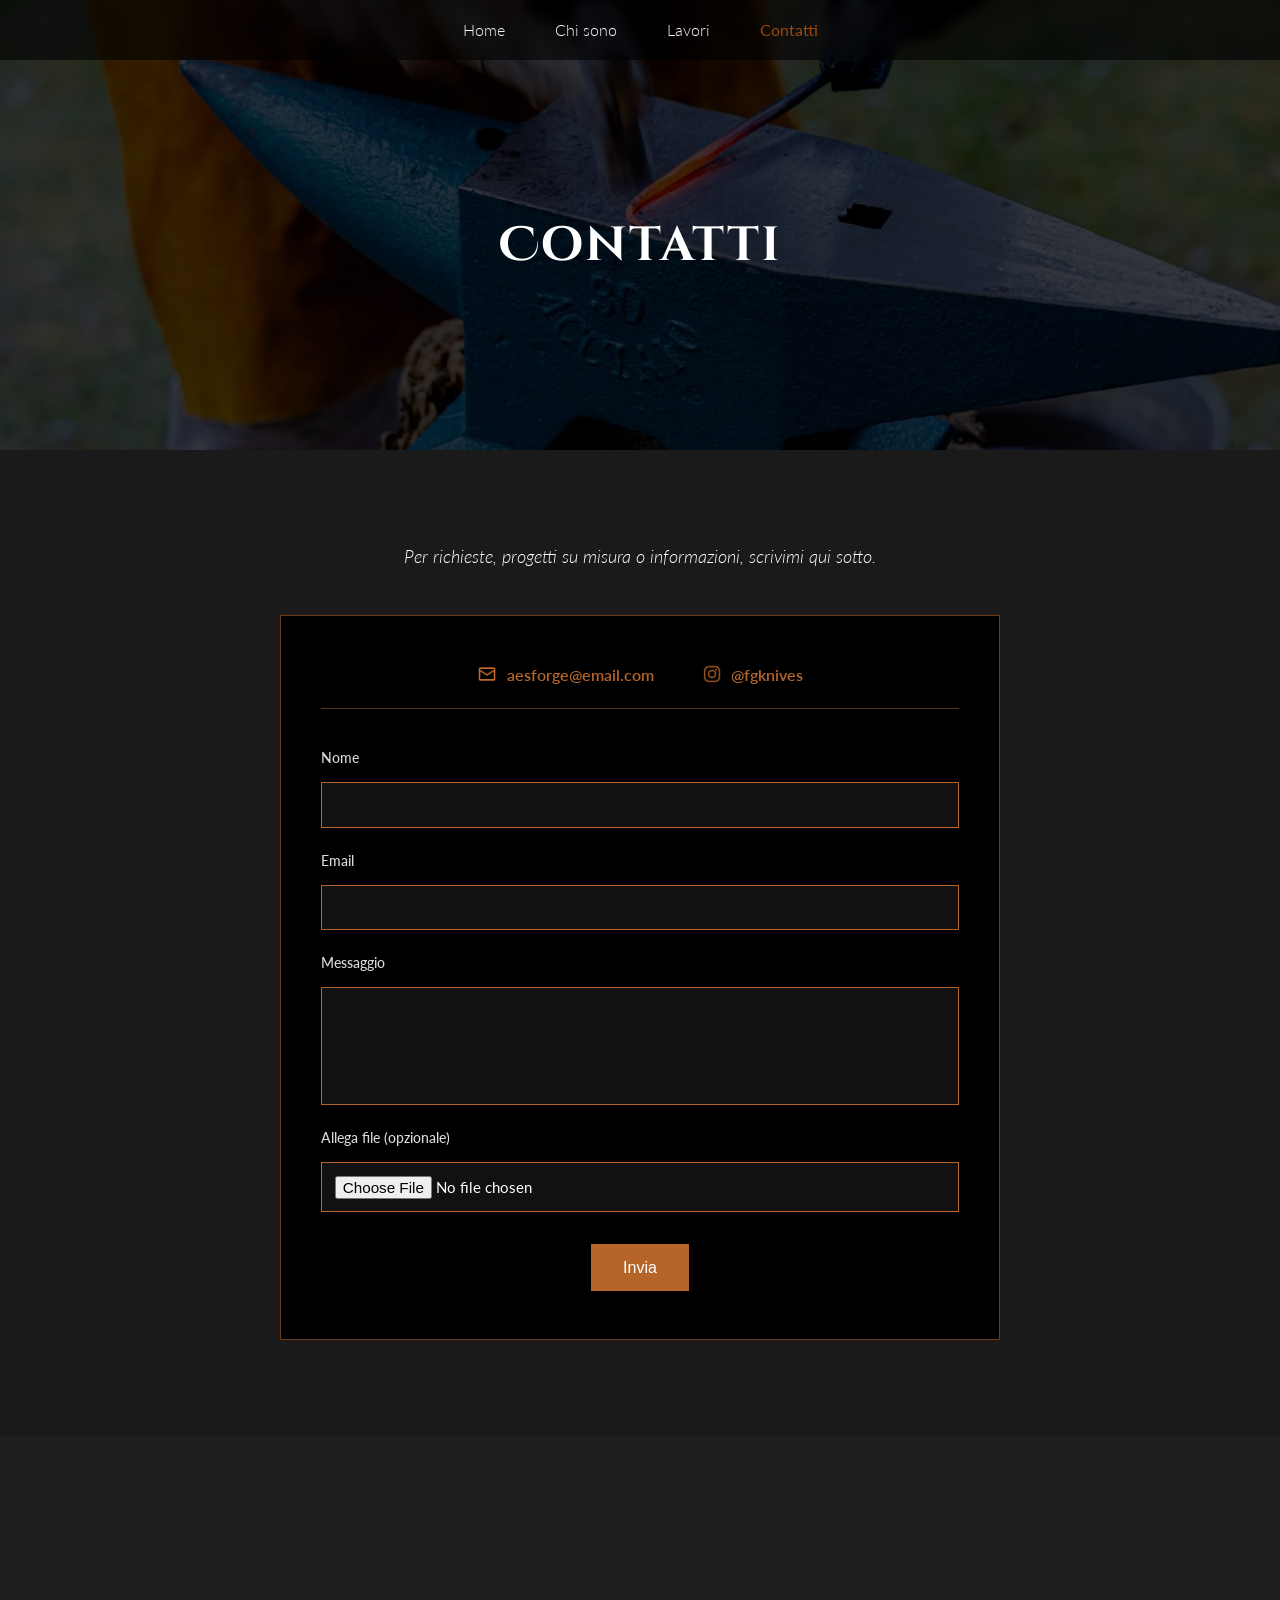
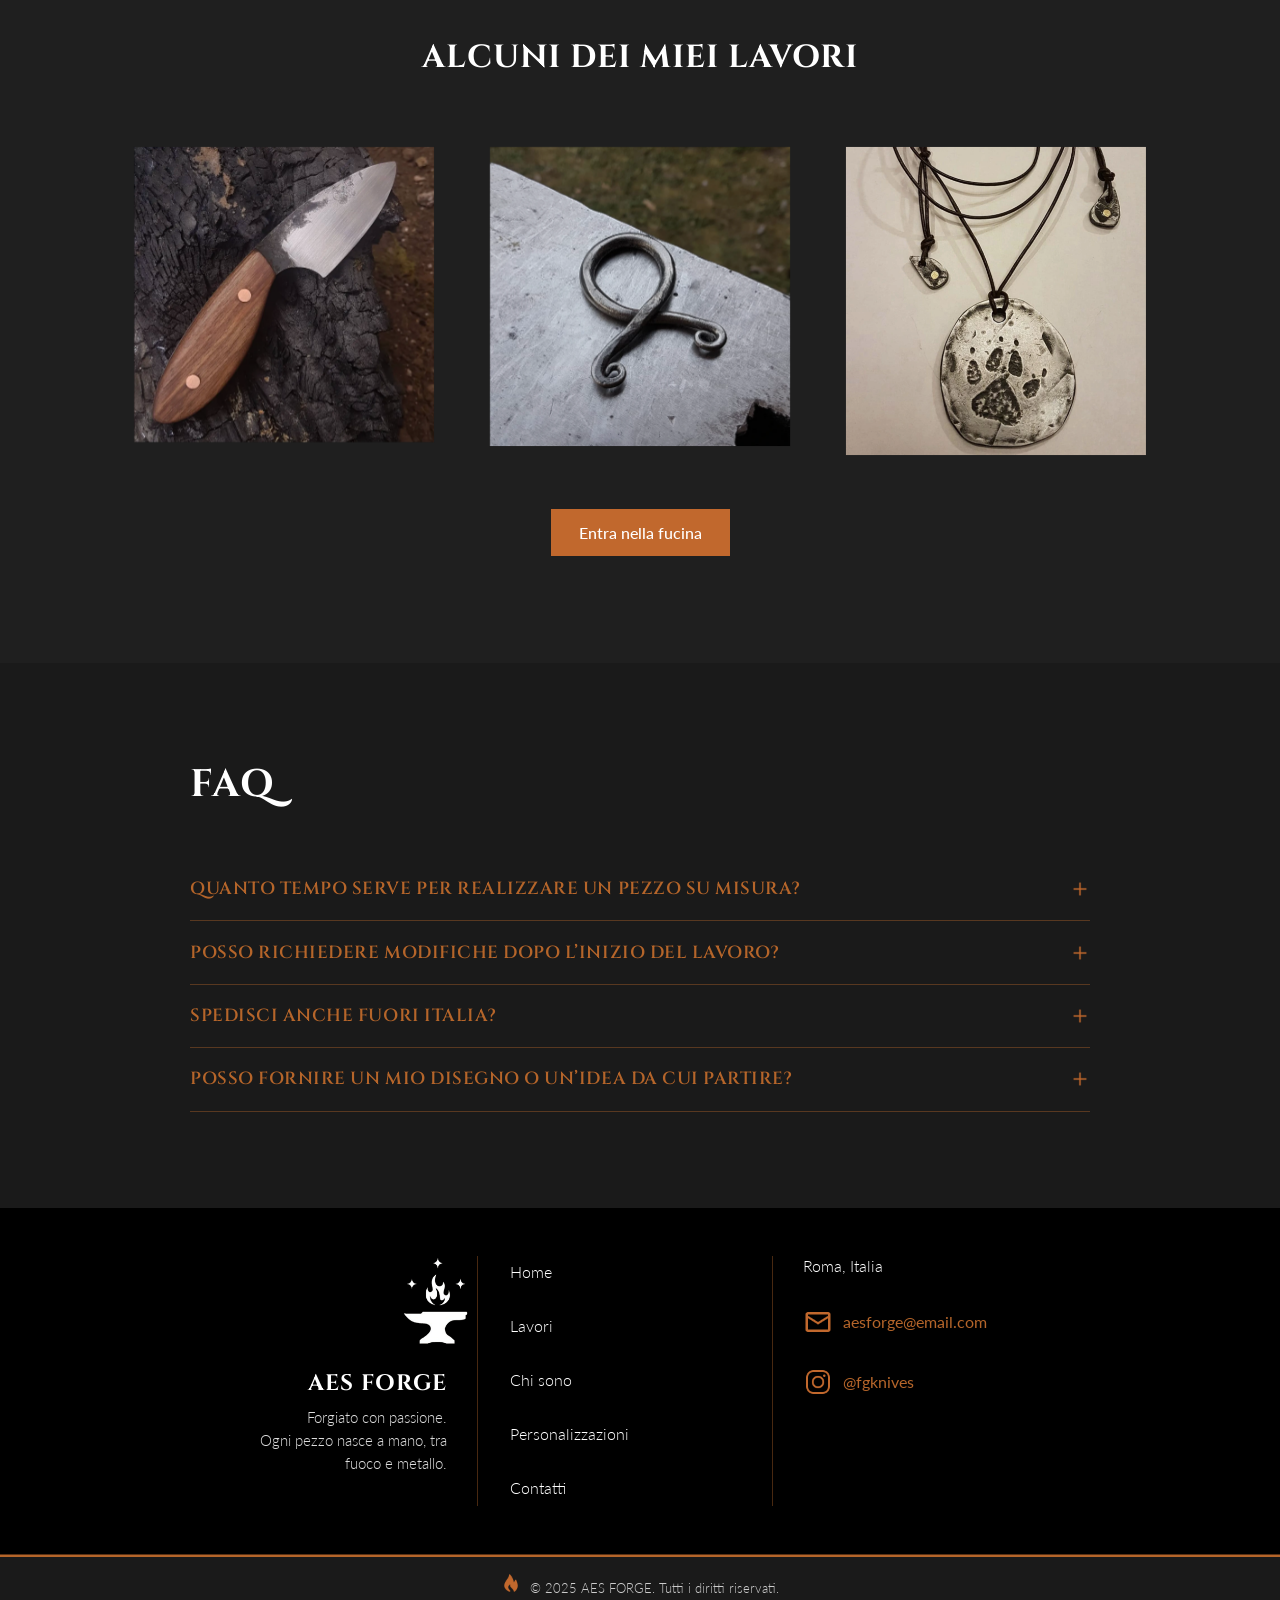
==== commit 38172a39: "Add files via upload" ====
--- a/contatti.html
+++ b/contatti.html
@@ -81,20 +81,89 @@
 
 
 
-
-
-
-<!-- CTA PERSONALIZZAZIONE -->
-<section class="cta-custom">
-  <div class="cta-custom__overlay"></div>
-  <div class="cta-custom__content reveal" style="--d:.2s">
-    <h2 class="cta-custom__title">Hai un’idea su misura?</h2>
-    <p class="cta-custom__subtitle">
-      Raccontami il tuo progetto: ogni creazione inizia da una scintilla.
-    </p>
-    <a href="contatti.html" class="cta-custom__btn">Contattami</a>
+<section class="works" id="lavori">
+  <div class="works__wrap">
+    <h2 class="works__title">Alcuni dei miei lavori</h2>
+
+    <div class="works__gallery">
+      <figure class="work-item reveal fade-up" style="--d:0s">
+        <img src="img/lavori/coltello2.webp" alt="Coltello artigianale in acciaio e legno">
+      </figure>
+      <figure class="work-item reveal fade-up" style="--d:.2s">
+        <img src="img/lavori/collana2.webp" alt="Ciondolo in ferro forgiato">
+      </figure>
+      <figure class="work-item reveal fade-up" style="--d:.4s">
+        <img src="img/lavori/collana1.webp" alt="Gioiello in metallo inciso">
+      </figure>
+    </div>
+
+    <div class="works__cta reveal fade-up" style="--d:.8s">
+      <a href="lavori.html" class="btn-fucina">Entra nella fucina</a>
+    </div>
   </div>
 </section>
+
+
+
+
+
+
+
+
+
+<section class="faq" id="faq">
+  <div class="faq__wrap">
+    <h2 class="faq__title">FAQ</h2>
+
+    <div class="faq__item">
+      <button class="faq__question">
+        <span>QUANTO TEMPO SERVE PER REALIZZARE UN PEZZO SU MISURA?</span>
+        <img src="img/icons8-più-100.png" alt="Apri risposta" class="faq__icon">
+      </button>
+      <div class="faq__answer">
+        <p>Dipende dalla complessità e dai materiali. +In genere, un progetto personalizzato richiede tra 2 e 6 settimane dalla conferma.</p>
+      </div>
+    </div>
+
+    <div class="faq__item">
+      <button class="faq__question">
+        <span>POSSO RICHIEDERE MODIFICHE DOPO L’INIZIO DEL LAVORO?</span>
+        <img src="img/icons8-più-100.png" alt="Apri risposta" class="faq__icon">
+      </button>
+      <div class="faq__answer">
+        <p>Sì, ma le modifiche sono soggette a fattibilità e possono influire sui tempi e sui costi. Ti informerò sempre prima di procedere.</p>
+      </div>
+    </div>
+
+    <div class="faq__item">
+      <button class="faq__question">
+        <span>SPEDISCI ANCHE FUORI ITALIA?</span>
+        <img src="img/icons8-più-100.png" alt="Apri risposta" class="faq__icon">
+      </button>
+      <div class="faq__answer">
+        <p>Sì, effettuo spedizioni internazionali con corriere tracciato. I costi variano a seconda della destinazione.</p>
+      </div>
+    </div>
+
+    <div class="faq__item">
+      <button class="faq__question">
+        <span>POSSO FORNIRE UN MIO DISEGNO O UN’IDEA DA CUI PARTIRE?</span>
+        <img src="img/icons8-più-100.png" alt="Apri risposta" class="faq__icon">
+      </button>
+      <div class="faq__answer">
+        <p>Assolutamente sì! Puoi inviarmi schizzi, immagini o riferimenti: darò forma alla tua idea nel rispetto della fattibilità e dei materiali.</p>
+      </div>
+    </div>
+  </div>
+</section>
+
+
+
+
+
+
+
 
 
 <!-- FOOTER -->
--- a/css/contatti.css
+++ b/css/contatti.css
@@ -230,94 +230,167 @@
 }
 
 
-
-
-
-
-
-
-
-/* CTA PERSONALIZZAZIONE */
-.cta-custom {
-  position: relative;
-  min-height: 70vh;
-  display: flex;
-  align-items: center;
+/* Sezione lavori */
+.works {
+  background: #1f1f1f;
+  color: var(--text);
+  padding: 200px 0 120px;
+  text-align: center;
+
+}
+
+.works__title {
+  font-family: "Cinzel", serif;
+  font-size: 32px;
+  text-transform: uppercase;
+  letter-spacing: 1px;
+  margin-bottom: 60px;
+}
+
+.works__gallery {
+  display: flex;
   justify-content: center;
-  text-align: center;
-  overflow: hidden;
-  color: #fff;
-  background: #000;
-}
-
-.cta-custom__overlay {
-  position: absolute;
-  inset: 0;
-  background: linear-gradient(
-      rgba(0, 0, 0, 0.4),
-      rgba(0, 0, 0, 0.7)
-    ),
-    url('../img/pexels-tima-miroshnichenko-5846085.webp') center/cover no-repeat;
-  z-index: 0;
-  transform: scale(1.1);
-  animation: kenburns 14s ease-out forwards;
-}
-
-@keyframes kenburns {
-  0% { transform: scale(1.15); }
-  100% { transform: scale(1.05); }
-}
-
-.cta-custom__content {
-  position: relative;
-  z-index: 1;
-  padding: 0 1.5rem;
-  max-width: 900px;
-}
-
-.cta-custom__title {
-  font-family: "Cinzel Decorative", serif;
+  gap: 40px;
+  flex-wrap: wrap;
+  margin-bottom: 60px;
+}
+
+.work-item {
+ 
+  padding: 8px;
   
-  font-size: clamp(2rem, 5vw, 3.5rem);
-  margin-bottom: 1rem;
-}
-
-.cta-custom__subtitle {
-  font-family: "Lato", sans-serif;
-  font-weight: 300;
-  font-size: 1.1rem;
-  margin-bottom: 2rem;
-}
-
-.cta-custom__btn {
-  display: inline-block;
-  background-color: #b5652a;
+  transition: transform 0.4s ease, box-shadow 0.4s ease;
+}
+
+.work-item img {
+  display: block;
+  width: 300px;
+  height: auto;
+}
+
+
+/* Bottone */
+.btn-fucina {
+  background: var(--accent);
   color: #fff;
   text-decoration: none;
-  font-weight: 400;
-  letter-spacing: 0.05em;
-  padding: 0.9rem 2.2rem;
-  position: relative;
-  overflow: hidden;
-  transition: transform 0.2s ease, box-shadow 0.2s ease;
-}
-
-.cta-custom__btn:hover {
+  padding: 14px 28px;
+  font-family: "Lato";
+  font-weight: 500;
+  transition: background 0.3s ease;
+}
+
+.btn-fucina:hover {
   background: #9b470b;
 }
 
-/* effetto scintilla */
-.cta-custom__btn::after {
-  content: "";
-  position: absolute;
-  top: 0;
-  left: -150%;
-  width: 60%;
-  height: 100%;
-  background: linear-gradient(110deg, transparent 0%, rgba(255,255,255,0.3) 45%, rgba(255,255,255,0.6) 50%, rgba(255,255,255,0.3) 55%, transparent 100%);
-  transform: skewX(-20deg);
-  animation: shimmer 3.5s ease-in-out infinite;
-}
+/* ============================= */
+/*     Animazioni scroll        */
+/* ============================= */
+.reveal {
+  opacity: 0;
+  transform: translateY(40px);
+  will-change: opacity, transform;
+}
+
+.reveal.in-view {
+  animation: fadeUp 1s ease-out forwards;
+  animation-delay: var(--d, 0s);
+}
+
+@keyframes fadeUp {
+  to {
+    opacity: 1;
+    transform: translateY(0);
+  }
+}
+
+/* ========== FAQ ========== */
+.faq {
+  background-color: #1a1a1a;
+  color: #fff;
+  padding: 6rem 8%;
+  font-family: "Lato", sans-serif;
+}
+
+.faq__wrap {
+  max-width: 900px;
+  margin: 0 auto;
+}
+
+.faq__title {
+  font-family: "Cinzel", serif;
+  font-size: clamp(1.8rem, 4vw, 2.4rem);
+  margin-bottom: 3rem;
+  color: #fff;
+  letter-spacing: 1px;
+}
+
+.faq__item {
+  border-bottom: 1px solid rgba(181, 101, 42, 0.4);
+  padding: 1.2rem 0;
+}
+
+.faq__question {
+  width: 100%;
+  background: none;
+  border: none;
+  color: #b5652a;
+  font-family: "Cinzel", serif;
+  font-weight: 600;
+  font-size: 1.1rem;
+  letter-spacing: 0.03em;
+  text-align: left;
+  display: flex;
+  justify-content: space-between;
+  align-items: center;
+  cursor: pointer;
+  padding: 0;
+  transition: color 0.25s ease;
+}
+
+.faq__question:hover {
+  color: #d57b3b;
+}
+
+.faq__icon {
+  width: 20px;
+  height: 20px;
+  transition: transform 0.25s ease;
+}
+
+.faq__answer {
+  display: none;
+  padding-top: 0.8rem;
+  color: #ccc;
+  font-weight: 300;
+  line-height: 1.6;
+  font-size: 1rem;
+}
+
+.faq__item.active .faq__answer {
+  display: block;
+}
+
+.faq__item.active .faq__icon {
+  transform: rotate(180deg);
+}
+
+/* spacing + reveal compatibilità */
+.faq__item.reveal {
+  opacity: 0;
+  transform: translateY(10px);
+}
+.faq__item.in-view {
+  opacity: 1;
+  transform: translateY(0);
+  transition: opacity .6s ease, transform .6s ease;
+}
+
+
+
+
+
 
 
 
@@ -460,4 +533,226 @@
   vertical-align: middle;
   fill: #b5652a;
   margin-right: 6px;
+}
+
+
+
+
+
+
+@media (max-width: 600px) {
+
+  html, body {
+    overflow-x: hidden;
+    width: 100%;
+  }
+
+  /* ===== Navbar ===== */
+
+.navbar {
+  position: fixed;
+  top: 0;
+  width: 100%;
+  background: rgba(0, 0, 0, 0.588);
+  backdrop-filter: blur(6px);
+  padding: 15px 0;
+  z-index: 10;
+}
+
+.navbar ul {
+  list-style: none;
+  display: flex;
+  justify-content: center;
+  gap: 30px;
+ padding: 5px;
+}
+
+.navbar a {
+  color: #F6F6F6;
+  text-decoration: none;
+  font-weight: 300;
+  font-size: 17px;
+  transition: color 0.3s;
+  font-family: "Lato";
+ 
+}
+ 
+
+
+ 
+  /* ===== Hero ===== */
+  .hero {
+    height: 50vh;
+    background-position: center;
+    text-align: center;
+    padding: 0 1rem;
+  }
+
+  .hero h1 { font-size: 2rem; }
+
+
+ 
+
+  /* ===== Sezione Contatti ===== */
+  .contact {
+    padding: 4rem 1.2rem;
+  }
+
+  .contact__intro {
+    font-size: 1rem;
+    margin-bottom: 4rem;
+    padding: 0 0.5rem;
+  }
+
+  /* ===== Box contenitore ===== */
+  .contact__wrap {
+    padding: 2rem 1.2rem;
+    max-width: 100%;
+  }
+
+  /* ===== Blocco in alto (email + instagram) ===== */
+  .contact__top {
+    flex-direction: column;
+    gap: 1.2rem;
+    padding-bottom: 1.2rem;
+    margin-bottom: 2rem;
+  }
+
+  .contact__info {
+    justify-content: center;
+    gap: 0.5rem;
+  }
+
+  .contact__icon {
+    width: 22px;
+    height: 22px;
+  }
+
+  .contact__info a {
+    font-size: 0.95rem;
+    word-break: break-word;
+  }
+
+  /* ===== Form ===== */
+  .contact__form {
+    gap: 1rem;
+    width: 100%;
+  }
+
+  .contact__form label {
+    font-size: 0.85rem;
+    margin-bottom: 10px;
+    margin-top: 10px;
+  }
+
+  .contact__form input,
+  .contact__form textarea {
+    width: 100%;
+    font-size: 0.95rem;
+    padding: 0.75rem;
+  }
+
+  .contact__form textarea {
+    height: 130px;
+  }
+
+  /* ===== Bottone ===== */
+  .contact__btn {
+    width: 100%;
+    max-width: 100px;
+    padding: 0.7rem;
+    font-size: 1rem;
+    margin-top: 1.2rem;
+  }
+
+
+
+
+/* ===== Lavori ===== */
+  .works {
+    padding: 120px 0 80px;
+  }
+
+  .works__gallery {
+    flex-direction: column;
+    gap: 20px;
+  }
+
+  .work-item img {
+    width: 80%;
+    margin: 0 auto;
+  }
+
+  .works__title { font-size: 1.3rem; }
+
+  .btn-fucina{
+    font-size: 0.8rem;
+  }
+
+
+
+
+  .faq__title{
+    font-size: 1.3rem;
+  }
+  .faq__question{
+    font-size: 12px;
+  }
+  .faq__answer{
+    font-size: 11px;
+  }
+
+ 
+  /* ===== Footer ===== */
+  .footer__top {
+    flex-direction:column;
+    align-items: center;
+    text-align: center;
+    padding: 2rem 1rem;
+   
+  }
+
+  .footer__icon {
+    transform: none;
+    margin: 0 auto 1rem; 
+    margin-top: 40px;
+  }
+
+  .footer__title,
+  .footer__desc {
+    text-align: center;
+    margin: 0;
+  }
+
+  .footer__links {
+    border: none;
+    padding: 1rem 0;
+    height: auto;
+    margin-top: 30px;
+  }
+
+  .footer__links ul {
+    text-align: center;
+  }
+
+  .footer__links a {
+    margin-bottom: 10px;
+  }
+ 
+
+  .footer__contact {
+    margin: 1.5rem 0 0;
+    text-align: center;
+  }
+
+  .footer__mail,
+  .footer__social {
+    justify-content: center;
+    
+  }
+
+  .footer__bottom {
+    padding: 0.8rem;
+    font-size: 0.75rem;
+  }
 }
